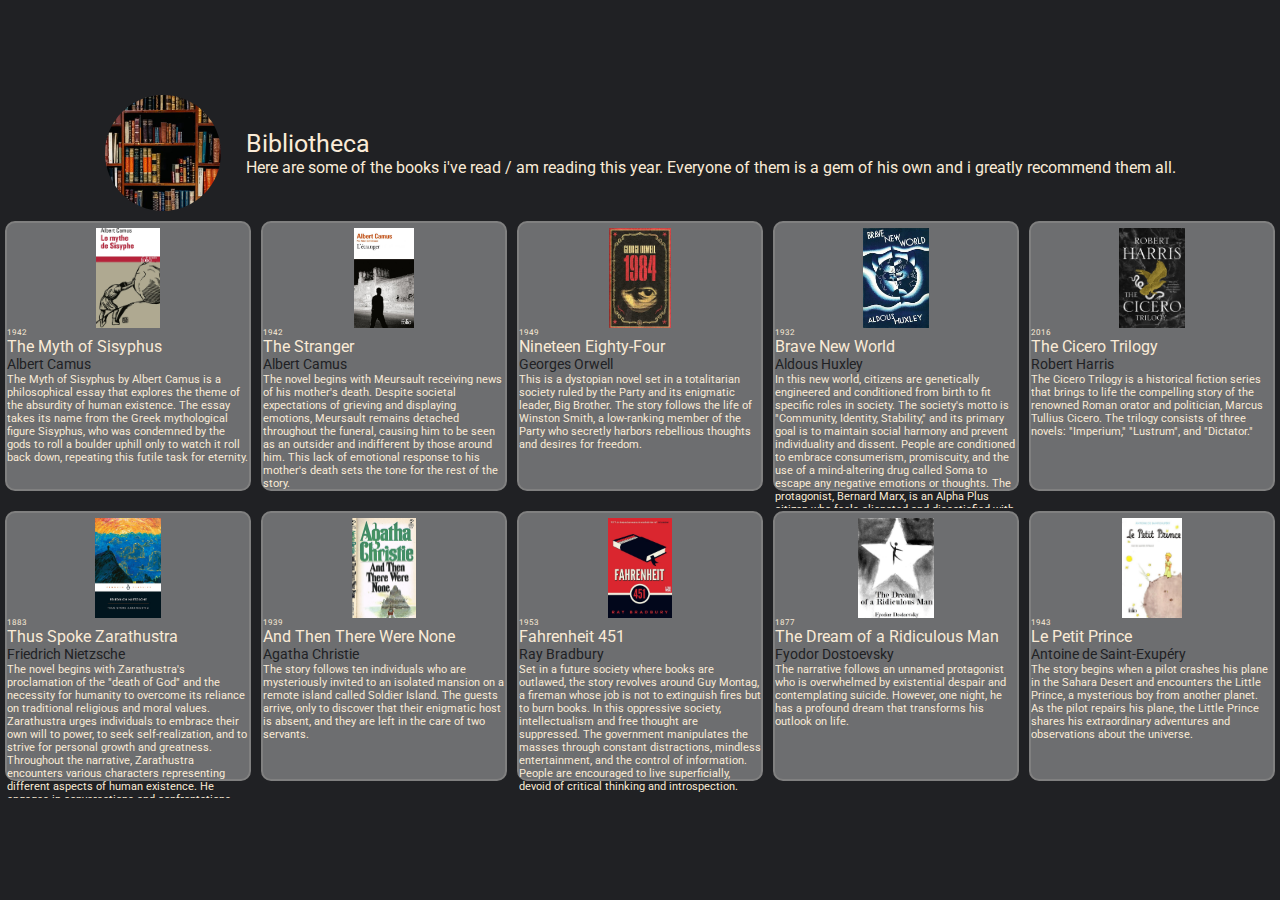
==== 3_Collection-Project/index.html @ 98332d5c "finished desktop" ====
<!DOCTYPE html>
<html lang="en">
  <head>
    <meta charset="UTF-8" />
    <meta name="viewport" content="width=device-width, initial-scale=1.0" />
    <title>bibliotheca</title>
    <link rel="stylesheet" href="assets/css/style.css" />
    <script defer src="script.js"></script>
  </head>
  <body>
    <section id="introduction">
      <figure><img src="assets/image/bookcase.jpg" alt="bibliotheca" /></figure>
      <div id="toptext">
        <h1>Bibliotheca</h1>
        <p>
          Here are some of the books i've read / am reading this year. Everyone
          of them is a gem of his own and i greatly recommend them all.
        </p>
      </div>
    </section>
    <section class="bookrow" id="bookrow1">
      <div class="book" id="book1">
        <figure class="fig"></figure>
        <div class="release"></div>
        <div class="bookname"></div>
        <div class="author"></div>
        <div class="description"></div>
      </div>
      <div class="book" id="book2">
        <figure class="fig"></figure>
        <div class="release"></div>
        <div class="bookname"></div>
        <div class="author"></div>
        <div class="description"></div>
      </div>
      <div class="book" id="book3">
        <figure class="fig"></figure>
        <div class="release"></div>
        <div class="bookname"></div>
        <div class="author"></div>
        <div class="description"></div>
      </div>
      <div class="book" id="book4">
        <figure class="fig"></figure>
        <div class="release"></div>
        <div class="bookname"></div>
        <div class="author"></div>
        <div class="description"></div>
      </div>
      <div class="book" id="book5">
        <figure class="fig"></figure>
        <div class="release"></div>
        <div class="bookname"></div>
        <div class="author"></div>
        <div class="description"></div>
      </div>
    </section>
    <section class="bookrow" id="bookrow2">
      <div class="book" id="book6">
        <figure class="fig"></figure>
        <div class="release"></div>
        <div class="bookname"></div>
        <div class="author"></div>
        <div class="description"></div>
      </div>
      <div class="book" id="book7">
        <figure class="fig"></figure>
        <div class="release"></div>
        <div class="bookname"></div>
        <div class="author"></div>
        <div class="description"></div>
      </div>
      <div class="book" id="book8">
        <figure class="fig"></figure>
        <div class="release"></div>
        <div class="bookname"></div>
        <div class="author"></div>
        <div class="description"></div>
      </div>
      <div class="book" id="book9">
        <figure class="fig"></figure>
        <div class="release"></div>
        <div class="bookname"></div>
        <div class="author"></div>
        <div class="description"></div>
      </div>
      <div class="book" id="book10">
        <figure class="fig"></figure>
        <div class="release"></div>
        <div class="bookname"></div>
        <div class="author"></div>
        <div class="description"></div>
      </div>
    </section>
  </body>
</html>
---- 3_Collection-Project/assets/css/style.css ----
@import url("https://fonts.googleapis.com/css2?family=Roboto:ital,wght@0,100;0,300;0,400;0,500;0,700;0,900;1,100;1,300;1,400;1,500;1,700;1,900&display=swap");
* {
  margin: 0;
  padding: 0;
  border: 0;
  font-size: 100%;
  font: inherit;
  vertical-align: baseline;
  box-sizing: border-box;
}

html {
  font-family: "Roboto", sans-serif;
  background-color: #202124;
  color: antiquewhite;
  text-align: center;
  align-items: center;
  display: flex;
  height: 100vh;
}

body {
  width: 100vw;
  max-height: 730px;
  height: 100vh;
  padding-top: 10px;
  display: flex;
  flex-direction: column;
  text-align: center;
  align-items: center;
}
body section {
  display: flex;
  flex-direction: row;
  text-align: initial;
  align-items: center;
  justify-content: space-evenly;
  width: inherit;
}
body section h1 {
  font-size: 25px;
}
body #introduction {
  display: flex;
  flex-direction: row;
  justify-content: center;
}
body #introduction figure {
  margin-right: 25px;
  display: flex;
  text-align: center;
  align-items: center;
  max-width: 116px;
  max-height: 116px;
}
body #introduction figure img {
  max-width: inherit;
  max-height: inherit;
  border-radius: 50%;
}
body #introduction #toptext {
  display: flex;
  flex-direction: column;
}
body .bookrow {
  padding-top: 10px;
  display: flex;
  flex-direction: row;
  justify-content: space-evenly;
  margin-bottom: 10px;
}
body .bookrow > div {
  background-color: #6d6e70;
  width: 250px;
  height: 270px;
  border-radius: 10px;
  border: gray double 2px;
  margin: 0 5px;
}
body .bookrow figure {
  align-self: center;
  margin: 5px 0 0 0;
  max-width: inherit;
  max-height: 100px;
  align-items: center;
  text-align: center;
}
body .bookrow figure img {
  max-width: inherit;
  max-height: inherit;
}
body .bookrow .name {
  font-size: 1.2rem;
}
body .bookrow .release {
  font-size: 0.5rem;
}
body .bookrow .author {
  font-size: 0.9rem;
  color: #202124;
}
body .bookrow .description {
  font-size: 0.7rem;
  overflow-y: scroll;
  max-height: 15vh;
}

/*# sourceMappingURL=style.css.map */
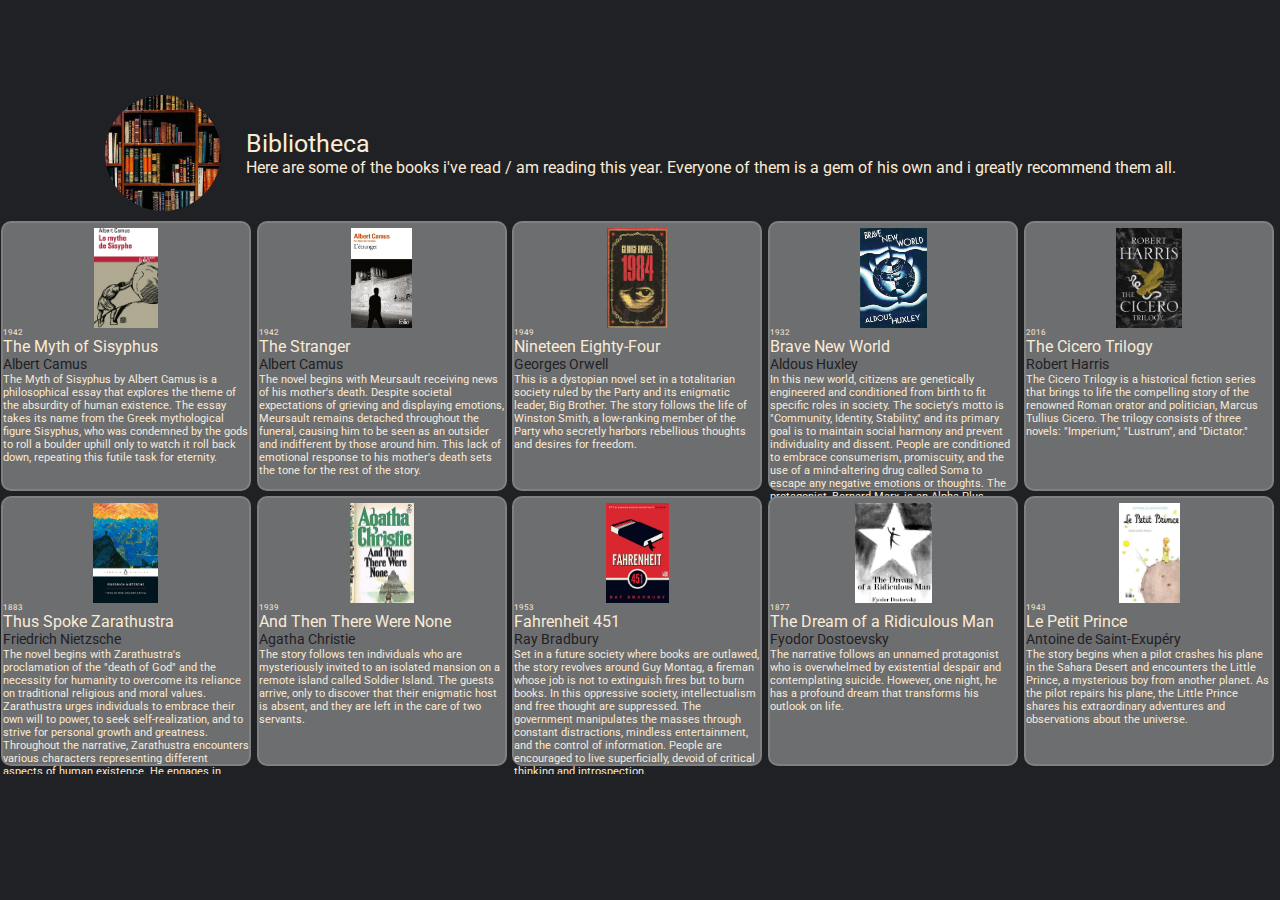
==== commit 83517a38: "finish" ====
--- a/3_Collection-Project/index.html
+++ b/3_Collection-Project/index.html
@@ -54,8 +54,7 @@
         <div class="author"></div>
         <div class="description"></div>
       </div>
-    </section>
-    <section class="bookrow" id="bookrow2">
+
       <div class="book" id="book6">
         <figure class="fig"></figure>
         <div class="release"></div>
--- a/3_Collection-Project/assets/css/style.css
+++ b/3_Collection-Project/assets/css/style.css
@@ -30,6 +30,7 @@
   align-items: center;
 }
 body section {
+  flex-wrap: wrap;
   display: flex;
   flex-direction: row;
   text-align: initial;
@@ -75,7 +76,7 @@
   height: 270px;
   border-radius: 10px;
   border: gray double 2px;
-  margin: 0 5px;
+  margin: 0 5px 5px 0;
 }
 body .bookrow figure {
   align-self: center;
@@ -102,7 +103,7 @@
 body .bookrow .description {
   font-size: 0.7rem;
   overflow-y: scroll;
-  max-height: 15vh;
+  max-height: 14vh;
 }
 
 /*# sourceMappingURL=style.css.map */
